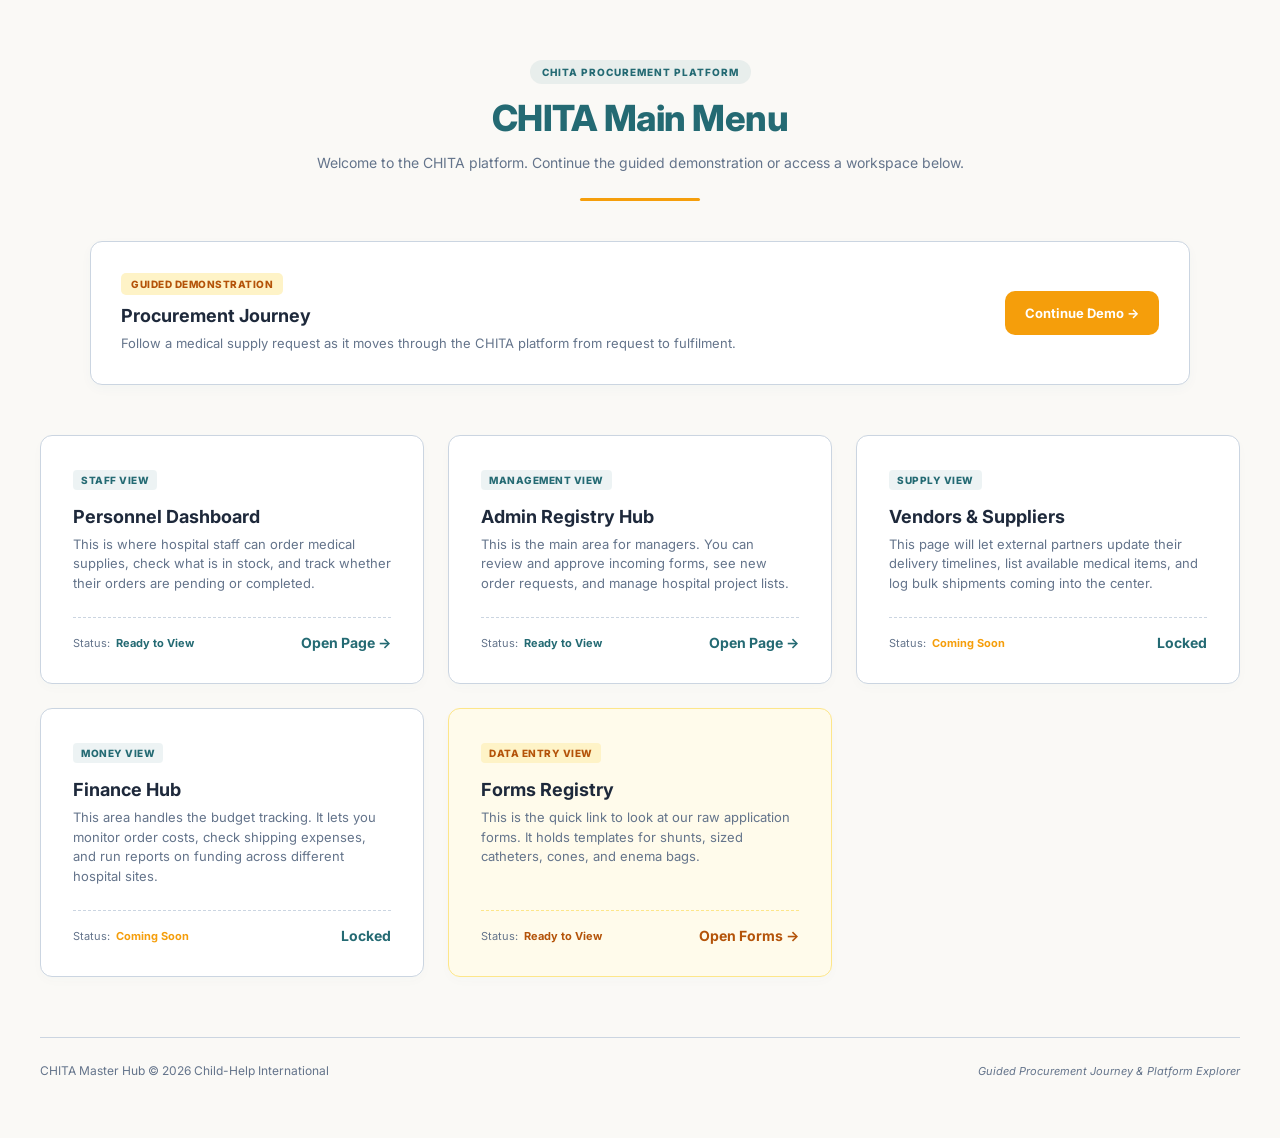
==== home/home.html @ f71e02ba "demo rebuld" ====
<!DOCTYPE html>
<html lang="en">

<head>
    <meta charset="UTF-8">
    <meta name="viewport" content="width=device-width, initial-scale=1.0">
    <title>System Hub - CHITA</title>
    <link rel="preconnect" href="https://fonts.googleapis.com">
    <link rel="preconnect" href="https://fonts.gstatic.com" crossorigin>
    <link href="https://fonts.googleapis.com/css2?family=Inter:wght@400;500;600;700;800&display=swap" rel="stylesheet">
    <link rel="stylesheet" href="home.css">
</head>

<body>

    <div class="container">

        <div class="page-header">

            <span class="system-label">
                CHITA PROCUREMENT PLATFORM
            </span>

            <h1>
                CHITA Main Menu
            </h1>

            <p>
                Welcome to the CHITA platform. Continue the guided demonstration
                or access a workspace below.
            </p>

            <div class="divider"></div>

        </div>

        <!-- GUIDED DEMO -->

        <section class="demo-panel">

            <div class="demo-text">

                <span class="demo-label">
                    GUIDED DEMONSTRATION
                </span>

                <h2>
                    Procurement Journey
                </h2>

                <p>
                    Follow a medical supply request as it moves through the
                    CHITA platform from request to fulfilment.
                </p>

            </div>

            <a href="../modules/personnel/personnel.html"
                class="demo-button">

                Continue Demo →

            </a>

        </section>

        </div>

        <div class="gateway-grid">

            <!-- PANEL 1: PERSONNEL PAGE -->
            <a href="../modules/personnel/personnel.html" class="panel-card">
                <div>
                    <span class="panel-meta">Staff View</span>
                    <div class="panel-body">
                        <h3>Personnel Dashboard</h3>
                        <p>This is where hospital staff can order medical supplies, check what is in stock, and track
                            whether their orders are pending or completed.</p>
                    </div>
                </div>
                <div class="panel-footer">
                    <span class="mock-metric">Status: <strong>Ready to View</strong></span>
                    <span class="go-arrow">Open Page →</span>
                </div>
            </a>

            <!-- PANEL 2: ADMIN PAGE -->
            <a href="../modules/admin/admin.html" class="panel-card">
                <div>
                    <span class="panel-meta">Management View</span>
                    <div class="panel-body">
                        <h3>Admin Registry Hub</h3>
                        <p>This is the main area for managers. You can review and approve incoming forms, see new order
                            requests, and manage hospital project lists.</p>
                    </div>
                </div>
                <div class="panel-footer">
                    <span class="mock-metric">Status: <strong>Ready to View</strong></span>
                    <span class="go-arrow">Open Page →</span>
                </div>
            </a>

            <!-- PANEL 3: VENDORS / SUPPLIERS -->
            <a href="#" class="panel-card"
                onclick="alert('The Vendor and Supplier layout is still being built.'); return false;">
                <div>
                    <span class="panel-meta">Supply View</span>
                    <div class="panel-body">
                        <h3>Vendors &amp; Suppliers</h3>
                        <p>This page will let external partners update their delivery timelines, list available medical
                            items, and log bulk shipments coming into the center.</p>
                    </div>
                </div>
                <div class="panel-footer">
                    <span class="mock-metric">Status: <strong style="color: var(--c-accent);">Coming
                            Soon</strong></span>
                    <span class="go-arrow">Locked</span>
                </div>
            </a>

            <!-- PANEL 4: FINANCE HUB -->
            <a href="#" class="panel-card"
                onclick="alert('The Finance Hub layout is still being built.'); return false;">
                <div>
                    <span class="panel-meta">Money View</span>
                    <div class="panel-body">
                        <h3>Finance Hub</h3>
                        <p>This area handles the budget tracking. It lets you monitor order costs, check shipping
                            expenses, and run reports on funding across different hospital sites.</p>
                    </div>
                </div>
                <div class="panel-footer">
                    <span class="mock-metric">Status: <strong style="color: var(--c-accent);">Coming
                            Soon</strong></span>
                    <span class="go-arrow">Locked</span>
                </div>
            </a>

            <!-- PANEL 5: FORMS REGISTRY (MOVED TO END + HIGH-VISIBILITY POP DESIGN) -->
            <a href="../modules/forms/forms.html" class="panel-card pop-card">
                <div>
                    <span class="panel-meta">Data Entry View</span>
                    <div class="panel-body">
                        <h3>Forms Registry</h3>
                        <p>This is the quick link to look at our raw application forms. It holds templates for shunts,
                            sized catheters, cones, and enema bags.</p>
                    </div>
                </div>
                <div class="panel-footer">
                    <span class="mock-metric">Status: <strong style="color: #b45309;">Ready to View</strong></span>
                    <span class="go-arrow">Open Forms →</span>
                </div>
            </a>

        </div>
    </div>

    <footer>

    <p>
        CHITA Master Hub © 2026 Child-Help International
    </p>

    <p style="font-size:11px;font-style:italic;color:var(--text-muted);">

        Guided Procurement Journey & Platform Explorer

    </p>

</footer>

</body>

</html>
---- home/home.css ----
:root {
    --c-dark: #246a73;
    /* Core Blue/Green */
    --c-primary: #1b5158;
    /* Deep Accent */
    --c-accent: #f59e0b;
    /* Vibrant Orange Highlight */
    --c-light: #fef3c7;
    /* Soft Orange Tint */
    --c-border: #cbd5e1;
    --bg-main: #faf9f6;
    /* Off-white canvas */
    --text-main: #1e293b;
    --text-muted: #64748b;
    --radius-lg: 12px;
    --radius-md: 8px;
}

* {
    box-sizing: border-box;
    margin: 0;
    padding: 0;
}

body {
    font-family: 'Inter', sans-serif;
    background: var(--bg-main);
    color: var(--text-main);
    -webkit-font-smoothing: antialiased;
    min-height: 100vh;
    display: flex;
    flex-direction: column;
    justify-content: space-between;
    padding: 60px 40px;
}

.container {
    max-width: 1100px;
    margin: 0 auto;
    width: 100%;
}

/* PAGE HEADER */
.page-header {
    margin-bottom: 40px;
    text-align: center;
}

.page-header h1 {
    font-size: 28px;
    font-weight: 800;
    color: var(--c-dark);
    letter-spacing: -0.5px;
}

.page-header p {
    font-size: 14px;
    color: var(--text-muted);
    margin-top: 6px;
    margin-bottom: 24px;
}

.page-header .divider {
    height: 3px;
    width: 120px;
    background: var(--c-accent);
    margin: 0 auto;
    border-radius: 2px;
}

/* 5-PANEL GRID */
.gateway-grid {
    display: grid;
    grid-template-columns: repeat(auto-fit, minmax(300px, 1fr));
    gap: 24px;
}

.panel-card {
    background: white;
    border: 1px solid var(--c-border);
    border-radius: var(--radius-lg);
    padding: 32px;
    text-decoration: none;
    color: inherit;
    display: flex;
    flex-direction: column;
    justify-content: space-between;
    transition: all 0.25s cubic-bezier(0.4, 0, 0.2, 1);
    position: relative;
    overflow: hidden;
    box-shadow: 0 4px 12px rgba(36, 106, 115, 0.02);
}

.panel-card:hover {
    border-color: var(--c-accent);
    transform: translateY(-4px);
    box-shadow: 0 12px 24px rgba(36, 106, 115, 0.06);
}

.panel-card::before {
    content: '';
    position: absolute;
    top: 0;
    left: 0;
    width: 100%;
    height: 4px;
    background: var(--c-dark);
    opacity: 0;
    transition: 0.2s;
}

.panel-card:hover::before {
    opacity: 1;
    background: var(--c-accent);
}

/* SPECIAL "POP" STYLING FOR FORMS REGISTRY CARD */
.panel-card.pop-card {
    background: #fffbeb;
    /* Soft amber/yellow glow background */
    border-color: #fde68a;
}

.panel-card.pop-card:hover {
    border-color: var(--c-accent);
    box-shadow: 0 12px 24px rgba(245, 158, 11, 0.12);
}

.panel-card.pop-card::before {
    background: var(--c-accent);
}

.panel-meta {
    font-size: 10px;
    font-weight: 800;
    background: rgba(36, 106, 115, 0.08);
    color: var(--c-dark);
    padding: 4px 8px;
    border-radius: 4px;
    text-transform: uppercase;
    letter-spacing: 0.5px;
    display: inline-block;
    align-self: flex-start;
    margin-bottom: 16px;
}

.panel-card:hover .panel-meta {
    background: var(--c-light);
    color: #b45309;
}

/* Pop card specific meta hover defaults */
.panel-card.pop-card .panel-meta {
    background: #fef3c7;
    color: #b45309;
}

.panel-body h3 {
    font-size: 18px;
    font-weight: 700;
    color: var(--text-main);
    margin-bottom: 8px;
}

.panel-body p {
    font-size: 13px;
    color: var(--text-muted);
    line-height: 1.5;
    margin-bottom: 24px;
}

.panel-footer {
    border-top: 1px dashed var(--c-border);
    padding-top: 16px;
    display: flex;
    justify-content: space-between;
    align-items: center;
}

.panel-card.pop-card .panel-footer {
    border-top-color: #fde68a;
}

.mock-metric {
    font-size: 11px;
    color: var(--text-muted);
    display: flex;
    align-items: center;
    gap: 6px;
}

.mock-metric strong {
    color: var(--c-dark);
}

.panel-card.pop-card .mock-metric strong {
    color: #b45309;
}

.go-arrow {
    font-size: 14px;
    font-weight: 700;
    color: var(--c-dark);
    transition: transform 0.2s;
}

.panel-card:hover .go-arrow {
    color: var(--c-accent);
    transform: translateX(4px);
}

.panel-card.pop-card .go-arrow {
    color: #b45309;
}

@media (max-width: 768px) {
    body {
        padding: 40px 20px;
    }

    .gateway-grid {
        grid-template-columns: 1fr;
        gap: 16px;
    }
}

footer {
    margin-top: 60px;
    padding-top: 25px;
    border-top: 1px solid var(--c-border);
    font-size: 11px;
    color: var(--text-muted);
    display: flex;
    justify-content: space-between;
    align-items: center;
    flex-wrap: wrap;
    gap: 12px;
    width: 100%;
}

.hero-section {
    text-align: center;
    margin-bottom: 50px;
}

.hero-tag {
    display: inline-block;
    padding: 6px 14px;
    border-radius: 20px;
    background: var(--c-light);
    color: #b45309;
    font-size: 12px;
    font-weight: 700;
    margin-bottom: 18px;
    text-transform: uppercase;
    letter-spacing: .5px;
}

.hero-section h1 {
    font-size: 42px;
    color: var(--c-dark);
    margin-bottom: 12px;
    letter-spacing: -1px;
}

.hero-section p {
    max-width: 700px;
    margin: 0 auto 30px;
    color: var(--text-muted);
    line-height: 1.7;
    font-size: 15px;
}

.hero-actions{
    display:flex;
    justify-content:center;
    gap:16px;
    flex-wrap:wrap;
}

.hero-btn{
    padding:14px 24px;
    border-radius:10px;
    text-decoration:none;
    font-weight:700;
    transition:.25s;
}

.hero-primary{
    background:var(--c-dark);
    color:white;
}

.hero-primary:hover{
    transform:translateY(-3px);
    background:var(--c-primary);
}

.hero-secondary{
    background:white;
    color:var(--c-dark);
    border:1px solid var(--c-border);
}

.hero-secondary:hover{
    border-color:var(--c-accent);
    transform:translateY(-3px);
}

.journey-preview{
    margin-bottom:50px;
    text-align:center;
}

.journey-preview h2{
    color:var(--c-dark);
    margin-bottom:10px;
}

.journey-preview p{
    color:var(--text-muted);
    margin-bottom:25px;
}

.journey-flow{
    display:flex;
    justify-content:center;
    align-items:center;
    gap:14px;
    flex-wrap:wrap;
}

.journey-step{
    background:white;
    border:1px solid var(--c-border);
    border-radius:10px;
    padding:12px 18px;
    font-weight:600;
    transition:.25s;
}

.journey-step:hover{
    transform:translateY(-2px);
}

.journey-step.active{
    background:var(--c-light);
    border-color:var(--c-accent);
    color:#b45309;
}

@media (max-width:768px){

    .hero-section h1{
        font-size:32px;
    }

    .journey-flow{
        gap:10px;
    }

    .journey-step{
        width:100%;
    }

}

.explore-title{
    margin-bottom:20px;
}

/* ===========================
   MAIN MENU HEADER
=========================== */

.page-header {
    text-align: center;
    margin-bottom: 40px;
}

.system-label {
    display: inline-block;
    margin-bottom: 12px;
    padding: 6px 12px;

    background: rgba(36, 106, 115, 0.08);
    color: var(--c-dark);

    border-radius: 20px;

    font-size: 10px;
    font-weight: 800;
    letter-spacing: 1px;
}

.page-header h1 {
    font-size: 36px;
    font-weight: 800;
    color: var(--c-dark);
    margin-bottom: 12px;
}

.page-header p {
    max-width: 650px;
    margin: 0 auto 24px;

    color: var(--text-muted);
    line-height: 1.6;
}

.divider {
    width: 100px;
    height: 3px;

    margin: auto;

    background: var(--c-accent);

    border-radius: 2px;
}


/* ===========================
   GUIDED DEMO PANEL
=========================== */

.demo-panel {

    background: white;

    border: 1px solid var(--c-border);

    border-radius: var(--radius-lg);

    padding: 30px;

    margin-bottom: 40px;

    display: flex;

    justify-content: space-between;

    align-items: center;

    gap: 30px;

    transition: .25s;

    box-shadow: 0 4px 12px rgba(36,106,115,.03);
}

.demo-panel:hover {

    border-color: var(--c-accent);

    box-shadow: 0 12px 24px rgba(36,106,115,.06);

}

.demo-text {

    flex: 1;

}

.demo-label {

    display: inline-block;

    margin-bottom: 10px;

    padding: 5px 10px;

    background: var(--c-light);

    color: #b45309;

    border-radius: 5px;

    font-size: 10px;

    font-weight: 800;

    letter-spacing: .5px;

}

.demo-text h2 {

    font-size: 18px;
    font-weight: 700;

    color: var(--text-main);

    margin-bottom: 8px;

}

.demo-text p {

    font-size: 13px;

    color: var(--text-muted);

    line-height: 1.5;

}


/* ===========================
   DEMO BUTTON
=========================== */

.demo-button {

    background: var(--c-accent);

    color: white;

    text-decoration: none;

    padding: 14px 20px;

    border-radius: 10px;

    font-size: 13px;

    font-weight: 700;

    white-space: nowrap;

    transition: .25s;

}

.demo-button:hover {

    background: var(#d97706);

    transform: translateY(-2px);

}


/* ===========================
   GRID SPACING
=========================== */

.gateway-grid {

    margin-top: 10px;

}


/* ===========================
   FOOTER
=========================== */

footer {

    margin-top: 60px;

    padding-top: 25px;

    border-top: 1px solid var(--c-border);

    display: flex;

    justify-content: space-between;

    flex-wrap: wrap;

    gap: 10px;

    font-size: 12px;

    color: var(--text-muted);

}


/* ===========================
   MOBILE
=========================== */

@media (max-width:768px) {

    .page-header h1 {

        font-size: 28px;
        font-weight: 800;

    }

    .demo-panel {
        background: #fffbeb;

        flex-direction: column;

        text-align: center;

        border: 1px solid #fde68a;

    }

    .demo-button {

        width: 100%;

        text-align: center;

    }

}
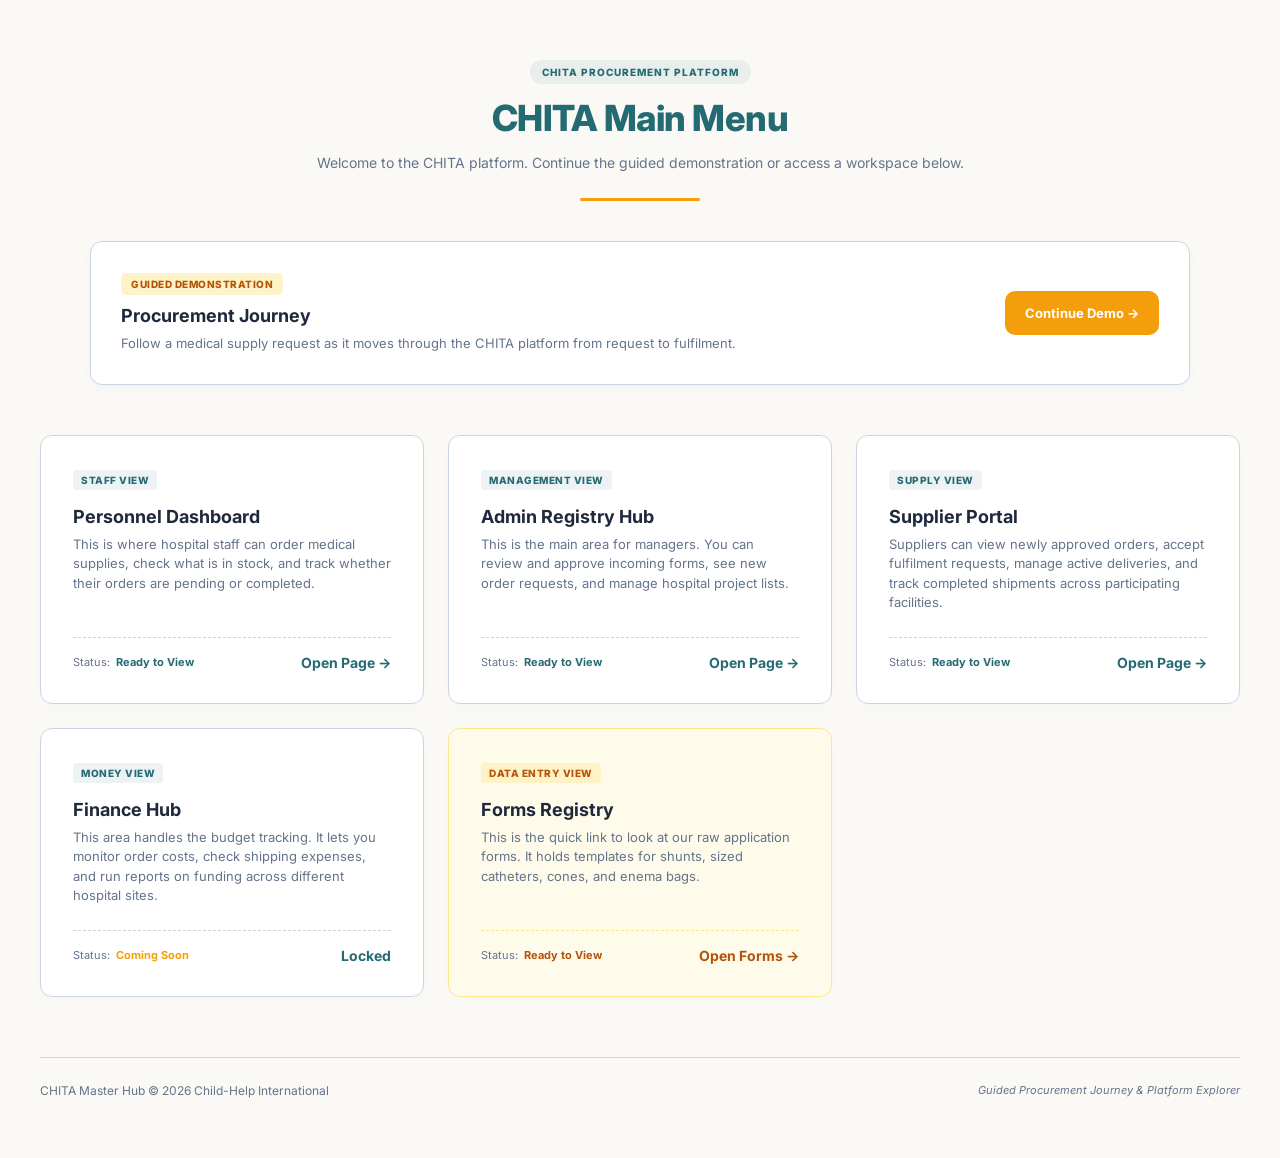
==== commit bdb2639e: "supplier portal ready" ====
--- a/home/home.html
+++ b/home/home.html
@@ -55,8 +55,7 @@
 
             </div>
 
-            <a href="../modules/personnel/personnel.html"
-                class="demo-button">
+            <a href="../modules/personnel/personnel.html" class="demo-button">
 
                 Continue Demo →
 
@@ -64,110 +63,110 @@
 
         </section>
 
-        </div>
+    </div>
 
-        <div class="gateway-grid">
+    <div class="gateway-grid">
 
-            <!-- PANEL 1: PERSONNEL PAGE -->
-            <a href="../modules/personnel/personnel.html" class="panel-card">
-                <div>
-                    <span class="panel-meta">Staff View</span>
-                    <div class="panel-body">
-                        <h3>Personnel Dashboard</h3>
-                        <p>This is where hospital staff can order medical supplies, check what is in stock, and track
-                            whether their orders are pending or completed.</p>
-                    </div>
+        <!-- PANEL 1: PERSONNEL PAGE -->
+        <a href="../modules/personnel/personnel.html" class="panel-card">
+            <div>
+                <span class="panel-meta">Staff View</span>
+                <div class="panel-body">
+                    <h3>Personnel Dashboard</h3>
+                    <p>This is where hospital staff can order medical supplies, check what is in stock, and track
+                        whether their orders are pending or completed.</p>
                 </div>
-                <div class="panel-footer">
-                    <span class="mock-metric">Status: <strong>Ready to View</strong></span>
-                    <span class="go-arrow">Open Page →</span>
+            </div>
+            <div class="panel-footer">
+                <span class="mock-metric">Status: <strong>Ready to View</strong></span>
+                <span class="go-arrow">Open Page →</span>
+            </div>
+        </a>
+
+        <!-- PANEL 2: ADMIN PAGE -->
+        <a href="../modules/admin/admin.html" class="panel-card">
+            <div>
+                <span class="panel-meta">Management View</span>
+                <div class="panel-body">
+                    <h3>Admin Registry Hub</h3>
+                    <p>This is the main area for managers. You can review and approve incoming forms, see new order
+                        requests, and manage hospital project lists.</p>
                 </div>
-            </a>
+            </div>
+            <div class="panel-footer">
+                <span class="mock-metric">Status: <strong>Ready to View</strong></span>
+                <span class="go-arrow">Open Page →</span>
+            </div>
+        </a>
 
-            <!-- PANEL 2: ADMIN PAGE -->
-            <a href="../modules/admin/admin.html" class="panel-card">
-                <div>
-                    <span class="panel-meta">Management View</span>
-                    <div class="panel-body">
-                        <h3>Admin Registry Hub</h3>
-                        <p>This is the main area for managers. You can review and approve incoming forms, see new order
-                            requests, and manage hospital project lists.</p>
-                    </div>
+        <!-- PANEL 3: SUPPLIER PORTAL -->
+        <a href="../modules/supplier/supplier.html" class="panel-card">
+            <div>
+                <span class="panel-meta">Supply View</span>
+                <div class="panel-body">
+                    <h3>Supplier Portal</h3>
+                    <p>
+                        Suppliers can view newly approved orders, accept fulfilment
+                        requests, manage active deliveries, and track completed
+                        shipments across participating facilities.
+                    </p>
                 </div>
-                <div class="panel-footer">
-                    <span class="mock-metric">Status: <strong>Ready to View</strong></span>
-                    <span class="go-arrow">Open Page →</span>
+            </div>
+            <div class="panel-footer">
+                <span class="mock-metric">Status: <strong>Ready to View</strong></span>
+                <span class="go-arrow">Open Page →</span>
+            </div>
+        </a>
+
+        <!-- PANEL 4: FINANCE HUB -->
+        <a href="#" class="panel-card" onclick="alert('The Finance Hub layout is still being built.'); return false;">
+            <div>
+                <span class="panel-meta">Money View</span>
+                <div class="panel-body">
+                    <h3>Finance Hub</h3>
+                    <p>This area handles the budget tracking. It lets you monitor order costs, check shipping
+                        expenses, and run reports on funding across different hospital sites.</p>
                 </div>
-            </a>
+            </div>
+            <div class="panel-footer">
+                <span class="mock-metric">Status: <strong style="color: var(--c-accent);">Coming
+                        Soon</strong></span>
+                <span class="go-arrow">Locked</span>
+            </div>
+        </a>
 
-            <!-- PANEL 3: VENDORS / SUPPLIERS -->
-            <a href="#" class="panel-card"
-                onclick="alert('The Vendor and Supplier layout is still being built.'); return false;">
-                <div>
-                    <span class="panel-meta">Supply View</span>
-                    <div class="panel-body">
-                        <h3>Vendors &amp; Suppliers</h3>
-                        <p>This page will let external partners update their delivery timelines, list available medical
-                            items, and log bulk shipments coming into the center.</p>
-                    </div>
+        <!-- PANEL 5: FORMS REGISTRY (MOVED TO END + HIGH-VISIBILITY POP DESIGN) -->
+        <a href="../modules/forms/forms.html" class="panel-card pop-card">
+            <div>
+                <span class="panel-meta">Data Entry View</span>
+                <div class="panel-body">
+                    <h3>Forms Registry</h3>
+                    <p>This is the quick link to look at our raw application forms. It holds templates for shunts,
+                        sized catheters, cones, and enema bags.</p>
                 </div>
-                <div class="panel-footer">
-                    <span class="mock-metric">Status: <strong style="color: var(--c-accent);">Coming
-                            Soon</strong></span>
-                    <span class="go-arrow">Locked</span>
-                </div>
-            </a>
+            </div>
+            <div class="panel-footer">
+                <span class="mock-metric">Status: <strong style="color: #b45309;">Ready to View</strong></span>
+                <span class="go-arrow">Open Forms →</span>
+            </div>
+        </a>
 
-            <!-- PANEL 4: FINANCE HUB -->
-            <a href="#" class="panel-card"
-                onclick="alert('The Finance Hub layout is still being built.'); return false;">
-                <div>
-                    <span class="panel-meta">Money View</span>
-                    <div class="panel-body">
-                        <h3>Finance Hub</h3>
-                        <p>This area handles the budget tracking. It lets you monitor order costs, check shipping
-                            expenses, and run reports on funding across different hospital sites.</p>
-                    </div>
-                </div>
-                <div class="panel-footer">
-                    <span class="mock-metric">Status: <strong style="color: var(--c-accent);">Coming
-                            Soon</strong></span>
-                    <span class="go-arrow">Locked</span>
-                </div>
-            </a>
-
-            <!-- PANEL 5: FORMS REGISTRY (MOVED TO END + HIGH-VISIBILITY POP DESIGN) -->
-            <a href="../modules/forms/forms.html" class="panel-card pop-card">
-                <div>
-                    <span class="panel-meta">Data Entry View</span>
-                    <div class="panel-body">
-                        <h3>Forms Registry</h3>
-                        <p>This is the quick link to look at our raw application forms. It holds templates for shunts,
-                            sized catheters, cones, and enema bags.</p>
-                    </div>
-                </div>
-                <div class="panel-footer">
-                    <span class="mock-metric">Status: <strong style="color: #b45309;">Ready to View</strong></span>
-                    <span class="go-arrow">Open Forms →</span>
-                </div>
-            </a>
-
-        </div>
+    </div>
     </div>
 
     <footer>
 
-    <p>
-        CHITA Master Hub © 2026 Child-Help International
-    </p>
+        <p>
+            CHITA Master Hub © 2026 Child-Help International
+        </p>
 
-    <p style="font-size:11px;font-style:italic;color:var(--text-muted);">
+        <p style="font-size:11px;font-style:italic;color:var(--text-muted);">
 
-        Guided Procurement Journey & Platform Explorer
+            Guided Procurement Journey & Platform Explorer
 
-    </p>
+        </p>
 
-</footer>
+    </footer>
 
 </body>
 
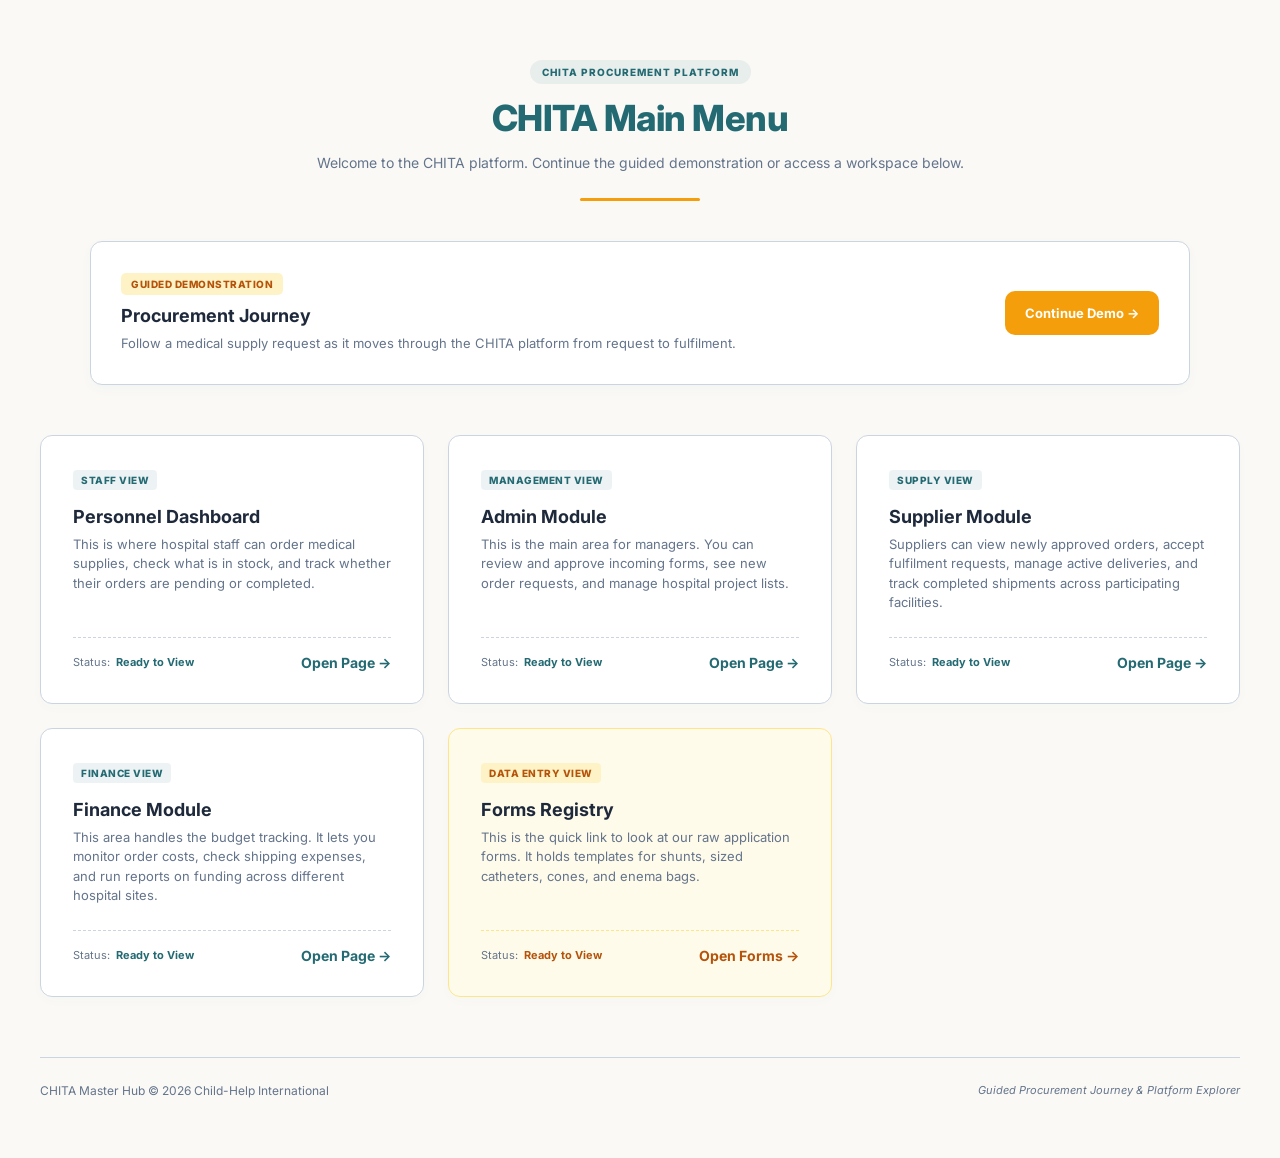
==== commit 1db870ef: "invoice stuff" ====
--- a/home/home.html
+++ b/home/home.html
@@ -88,7 +88,7 @@
             <div>
                 <span class="panel-meta">Management View</span>
                 <div class="panel-body">
-                    <h3>Admin Registry Hub</h3>
+                    <h3>Admin Module</h3>
                     <p>This is the main area for managers. You can review and approve incoming forms, see new order
                         requests, and manage hospital project lists.</p>
                 </div>
@@ -104,7 +104,7 @@
             <div>
                 <span class="panel-meta">Supply View</span>
                 <div class="panel-body">
-                    <h3>Supplier Portal</h3>
+                    <h3>Supplier Module</h3>
                     <p>
                         Suppliers can view newly approved orders, accept fulfilment
                         requests, manage active deliveries, and track completed
@@ -119,19 +119,18 @@
         </a>
 
         <!-- PANEL 4: FINANCE HUB -->
-        <a href="#" class="panel-card" onclick="alert('The Finance Hub layout is still being built.'); return false;">
+        <a href="../modules/finance/finance.html" class="panel-card">
             <div>
-                <span class="panel-meta">Money View</span>
+                <span class="panel-meta">Finance View</span>
                 <div class="panel-body">
-                    <h3>Finance Hub</h3>
+                    <h3>Finance Module</h3>
                     <p>This area handles the budget tracking. It lets you monitor order costs, check shipping
                         expenses, and run reports on funding across different hospital sites.</p>
                 </div>
             </div>
             <div class="panel-footer">
-                <span class="mock-metric">Status: <strong style="color: var(--c-accent);">Coming
-                        Soon</strong></span>
-                <span class="go-arrow">Locked</span>
+                <span class="mock-metric">Status: <strong>Ready to View</strong></span>
+                <span class="go-arrow">Open Page →</span>
             </div>
         </a>
 
